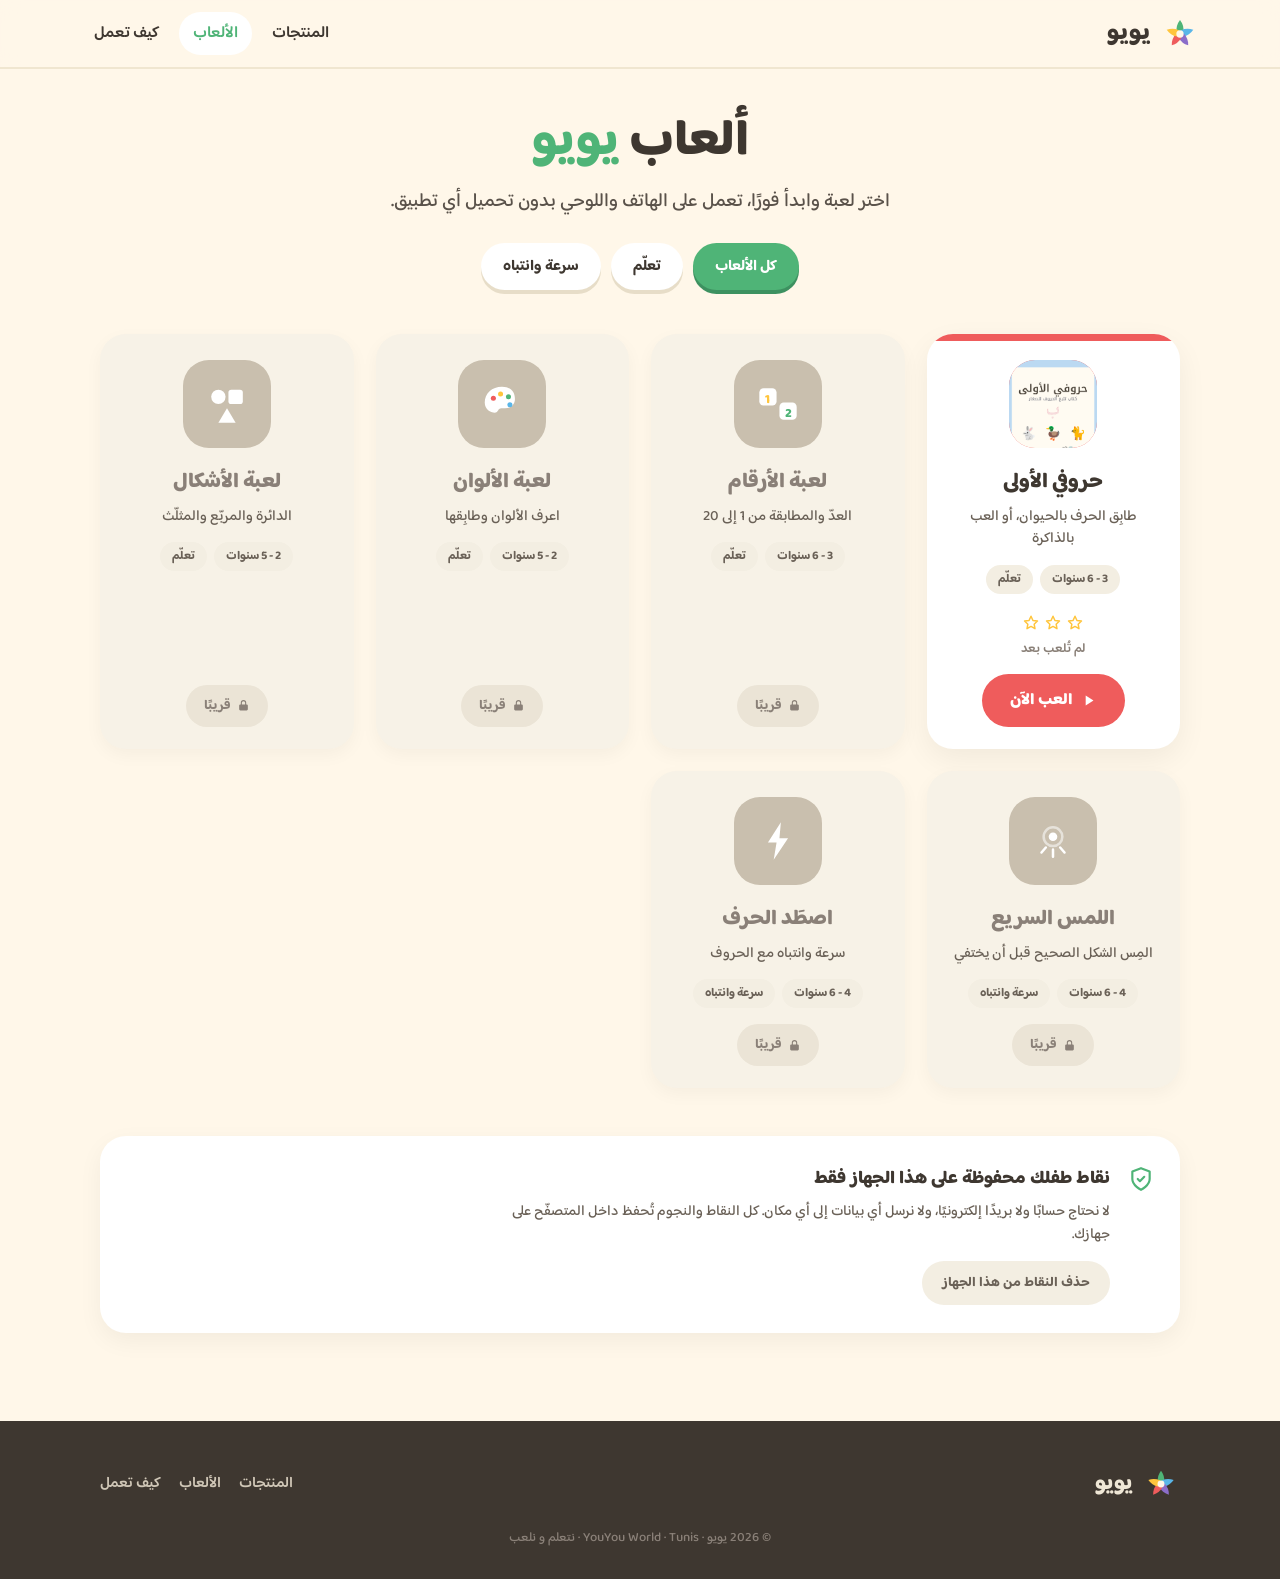
==== games.html @ 8b7ffd85 "Add dedicated games hub and products pages Both pages read from shared registries (games-data.js, pr" ====
<!DOCTYPE html>
<html lang="ar" dir="rtl">
<head>
<meta charset="UTF-8">
<meta name="viewport" content="width=device-width, initial-scale=1.0">
<title>ألعاب يويو – ألعاب تعليمية وألعاب سرعة للأطفال</title>
<meta name="description" content="ألعاب تفاعلية مجانية للأطفال من 2 إلى 6 سنوات. حروف وأرقام وألوان وأشكال وألعاب سرعة وانتباه. تعمل مباشرة على الجهاز بدون تحميل.">
<link rel="icon" type="image/svg+xml" href="favicon.svg">
<link rel="icon" type="image/x-icon" href="favicon.ico">
<link rel="apple-touch-icon" href="apple-touch-icon.png">
<link rel="stylesheet" href="style.css">
</head>
<body>

<!-- NAV -->
<nav>
  <div class="wrap nav-in">
    <a class="brand" href="./"><svg class="brand-flower" viewBox="0 0 120 120" xmlns="http://www.w3.org/2000/svg"><path d="M70.0 53.4 Q72.4 34.0 60.0 18.0 Q47.6 34.0 50.0 53.4 Q60.0 60.0 70.0 53.4 Z" fill="#4FB477"/><path d="M69.4 67.5 Q88.6 63.7 99.9 47.0 Q80.9 40.2 63.2 48.4 Q60.0 60.0 69.4 67.5 Z" fill="#5AB6E8"/><path d="M55.8 71.2 Q65.3 88.4 84.7 94.0 Q85.3 73.8 72.0 59.5 Q60.0 60.0 55.8 71.2 Z" fill="#8B6DC9"/><path d="M48.0 59.5 Q34.7 73.8 35.3 94.0 Q54.7 88.4 64.2 71.2 Q60.0 60.0 48.0 59.5 Z" fill="#EF5C5C"/><path d="M56.8 48.4 Q39.1 40.2 20.1 47.0 Q31.4 63.7 50.6 67.5 Q60.0 60.0 56.8 48.4 Z" fill="#FFC53D"/><circle cx="60" cy="60" r="11" fill="#FFF7E9"/></svg> يويو</a>
    <div class="nav-links">
      <a href="./#products">المنتجات</a>
      <a href="games" class="current">الألعاب</a>
      <a href="./#how">كيف تعمل</a>
    </div>
  </div>
</nav>

<!-- HUB HEADER -->
<header class="hub-head">
  <div class="wrap">
    <h1>ألعاب <span class="hl">يويو</span></h1>
    <p>اختر لعبة وابدأ فورًا، تعمل على الهاتف واللوحي بدون تحميل أي تطبيق.</p>
    <div class="hub-chips" id="hubChips"></div>
  </div>
</header>

<!-- GAME GRID -->
<section class="hub-sec">
  <div class="wrap">
    <div class="hub-grid" id="hubGrid"></div>
    <div class="hub-empty" id="hubEmpty" hidden>لا توجد ألعاب في هذا القسم بعد. قريبًا.</div>
  </div>
</section>

<!-- PROGRESS NOTE -->
<section class="hub-sec hub-note-sec">
  <div class="wrap">
    <div class="hub-note">
      <svg viewBox="0 0 24 24" width="26" height="26" fill="none" stroke="currentColor" stroke-width="2" stroke-linecap="round" stroke-linejoin="round"><path d="M12 22s8-4 8-10V5l-8-3-8 3v7c0 6 8 10 8 10Z"/><path d="M9 12l2 2 4-4"/></svg>
      <div>
        <h3>نقاط طفلك محفوظة على هذا الجهاز فقط</h3>
        <p>لا نحتاج حسابًا ولا بريدًا إلكترونيًا، ولا نرسل أي بيانات إلى أي مكان. كل النقاط والنجوم تُحفظ داخل المتصفّح على جهازك.</p>
        <button class="hub-reset" id="hubReset">حذف النقاط من هذا الجهاز</button>
      </div>
    </div>
  </div>
</section>

<!-- FOOTER -->
<footer>
  <div class="wrap">
    <div class="foot-in">
      <div class="foot-brand"><svg class="foot-flower" viewBox="0 0 120 120" xmlns="http://www.w3.org/2000/svg"><path d="M70.0 53.4 Q72.4 34.0 60.0 18.0 Q47.6 34.0 50.0 53.4 Q60.0 60.0 70.0 53.4 Z" fill="#4FB477"/><path d="M69.4 67.5 Q88.6 63.7 99.9 47.0 Q80.9 40.2 63.2 48.4 Q60.0 60.0 69.4 67.5 Z" fill="#5AB6E8"/><path d="M55.8 71.2 Q65.3 88.4 84.7 94.0 Q85.3 73.8 72.0 59.5 Q60.0 60.0 55.8 71.2 Z" fill="#8B6DC9"/><path d="M48.0 59.5 Q34.7 73.8 35.3 94.0 Q54.7 88.4 64.2 71.2 Q60.0 60.0 48.0 59.5 Z" fill="#EF5C5C"/><path d="M56.8 48.4 Q39.1 40.2 20.1 47.0 Q31.4 63.7 50.6 67.5 Q60.0 60.0 56.8 48.4 Z" fill="#FFC53D"/><circle cx="60" cy="60" r="11" fill="#FFF7E9"/></svg> يويو</div>
      <div class="foot-links">
        <a href="./#products">المنتجات</a>
        <a href="games">الألعاب</a>
        <a href="./#how">كيف تعمل</a>
      </div>
    </div>
    <div class="copy">© 2026 يويو · YouYou World · Tunis · نتعلم و نلعب</div>
  </div>
</footer>

<script src="games-data.js"></script>
<script src="script.js"></script>
<script src="games-hub.js"></script>

</body>
</html>
---- style.css ----
@import url('https://fonts.googleapis.com/css2?family=Baloo+Bhaijaan+2:wght@400;500;600;700;800&display=swap');
:root{
  --cream:#FFF7E9; --ink:#3E3730; --soft:#8A8078;
  --red:#EF5C5C; --yellow:#FFC53D; --purple:#8B6DC9; --green:#4FB477; --sky:#5AB6E8;
  --primary:#4FB477;
}
*{box-sizing:border-box;margin:0;padding:0;font-family:'Baloo Bhaijaan 2',sans-serif;-webkit-tap-highlight-color:transparent;}
html{scroll-behavior:smooth;}
body{background:var(--cream);color:var(--ink);overflow-x:hidden;}
.wrap{max-width:1120px;margin:0 auto;padding:0 20px;}

/* ---------- NAV ---------- */
nav{position:sticky;top:0;z-index:50;background:rgba(255,247,233,.9);backdrop-filter:blur(10px);border-bottom:2px solid #f0e6d0;}
.nav-in{display:flex;align-items:center;justify-content:space-between;padding:12px 0;}
.brand{display:flex;align-items:center;gap:10px;font-weight:800;font-size:24px;color:inherit;}
.brand-flower{width:40px;height:40px;flex:0 0 auto;}
.nav-links{display:flex;gap:6px;}
.nav-links a{text-decoration:none;color:var(--ink);font-weight:600;font-size:16px;padding:8px 14px;border-radius:999px;transition:.15s;}
.nav-links a:hover{background:#fff;}
.nav-links a.cta{background:var(--green);color:#fff;}
@media(max-width:640px){.nav-links a:not(.cta){display:none;}}

/* ---------- HERO ---------- */
.hero{position:relative;padding:60px 0 40px;overflow:hidden;}
.hero-grid{display:grid;grid-template-columns:1.1fr .9fr;gap:30px;align-items:center;}
@media(max-width:820px){.hero-grid{grid-template-columns:1fr;text-align:center;}}
.hero h1{font-size:clamp(34px,6vw,58px);font-weight:800;line-height:1.15;}
.hero h1 .hl{color:var(--green);}
.hero p{font-size:clamp(17px,2.4vw,21px);color:#5a524a;margin:18px 0 26px;font-weight:500;line-height:1.6;}
.hero-btns{display:flex;gap:12px;flex-wrap:wrap;}
@media(max-width:820px){.hero-btns{justify-content:center;}}
.btn{border:none;cursor:pointer;font-family:inherit;font-weight:700;font-size:18px;padding:15px 30px;border-radius:999px;text-decoration:none;display:inline-flex;align-items:center;gap:8px;transition:transform .12s;}
.btn:active{transform:translateY(2px);}
.btn-primary{background:var(--green);color:#fff;box-shadow:0 5px 0 #3d9160;}
.btn-ghost{background:#fff;color:var(--ink);box-shadow:0 5px 0 #e7ddc8;}
/* floating letters art */
.hero-art{position:relative;height:340px;}
.float{position:absolute;font-weight:800;border-radius:24px;display:flex;align-items:center;justify-content:center;box-shadow:0 8px 0 rgba(0,0,0,.08);}
.float img{width:64%;height:64%;object-fit:contain;}
@keyframes bob{0%,100%{transform:translateY(0) rotate(var(--r,0));}50%{transform:translateY(-12px) rotate(var(--r,0));}}
.float{animation:bob 3s ease-in-out infinite;}

/* ---------- VALUES ---------- */
.values-sec{padding-top:30px;}
.values-grid{display:grid;grid-template-columns:repeat(auto-fit,minmax(220px,1fr));gap:20px;}
.value{background:#fff;border-radius:22px;padding:26px 22px;text-align:center;box-shadow:0 8px 24px rgba(0,0,0,.05);}
.value .vic{width:64px;height:64px;border-radius:18px;display:flex;align-items:center;justify-content:center;margin:0 auto 14px;}
.value .vic svg{width:34px;height:34px;}
.value h3{font-size:19px;font-weight:800;margin-bottom:6px;}
.value p{color:#6a6157;font-size:14px;font-weight:500;line-height:1.55;}

/* ---------- SECTION TITLES ---------- */
.sec{padding:56px 0;}
.sec h2{font-size:clamp(26px,4vw,38px);font-weight:800;text-align:center;margin-bottom:8px;}
.sec .sub{text-align:center;color:var(--soft);font-size:17px;font-weight:500;margin-bottom:36px;}

/* ---------- PRODUCTS ---------- */
.prod-grid{display:grid;grid-template-columns:repeat(auto-fit,minmax(260px,1fr));gap:22px;}
.prod{background:#fff;border-radius:26px;overflow:hidden;box-shadow:0 10px 30px rgba(0,0,0,.06);transition:transform .18s;display:flex;flex-direction:column;}
.prod:hover{transform:translateY(-6px);}
.prod .top{height:170px;display:flex;align-items:center;justify-content:center;gap:10px;position:relative;}
.prod .top .big{font-size:78px;font-weight:800;color:#fff;}
.prod .top img{width:90px;height:90px;object-fit:contain;}
.cover-thumb{width:100% !important;height:100% !important;object-fit:cover;object-position:top;}
.game-thumb{width:52px;height:66px;object-fit:cover;object-position:top;border-radius:8px;box-shadow:0 2px 6px rgba(0,0,0,.2);background:#fff;}
.prod .body{padding:20px 22px 24px;}
.prod .tag{display:inline-block;font-size:12px;font-weight:700;padding:4px 12px;border-radius:999px;margin-bottom:10px;}
.prod h3{font-size:22px;font-weight:800;margin-bottom:6px;}
.prod p{color:#6a6157;font-size:15px;font-weight:500;line-height:1.55;margin-bottom:16px;}
.prod .row{display:flex;gap:8px;flex-wrap:wrap;}
.mini{font-size:13px;font-weight:700;padding:9px 16px;border-radius:999px;text-decoration:none;cursor:pointer;border:none;font-family:inherit;}
.mini.play{background:var(--purple);color:#fff;}
.mini.soon{background:#f0ece3;color:var(--soft);}

/* ---------- GAMES HUB ---------- */
.games{background:linear-gradient(160deg,#FFF7E9,#FFEBCB);}
.game-grid{display:grid;grid-template-columns:repeat(auto-fit,minmax(230px,1fr));gap:20px;}
.game{border-radius:24px;padding:26px 22px;color:#fff;text-align:center;box-shadow:0 8px 0 rgba(0,0,0,.1);cursor:pointer;text-decoration:none;display:block;transition:transform .12s;}
.game:active{transform:translateY(3px);}
.game .ic{margin-bottom:8px;display:flex;justify-content:center;}
.game .ic svg{width:52px;height:52px;}
.game h3{font-size:22px;font-weight:800;}
.game p{font-size:14px;font-weight:500;opacity:.92;margin-top:4px;}
.game.locked{background:#d9d1c4 !important;box-shadow:0 8px 0 #c3baa9;cursor:default;}
.game.locked .ic{opacity:.6;}
.game.locked .lockp{font-size:13px;margin-top:8px;background:rgba(255,255,255,.4);display:inline-flex;align-items:center;gap:5px;padding:3px 12px;border-radius:999px;}

.games-all,.products-all{display:flex;justify-content:center;margin-top:30px;}

/* ---------- SCAN STRIP ---------- */
.scanstrip{background:var(--purple);color:#fff;border-radius:28px;padding:34px;display:flex;align-items:center;gap:26px;flex-wrap:wrap;justify-content:center;text-align:center;}
.scanstrip .qr{width:110px;height:110px;background:#fff;border-radius:16px;display:grid;grid-template-columns:repeat(6,1fr);grid-template-rows:repeat(6,1fr);padding:10px;gap:2px;flex:0 0 auto;}
.scanstrip .qr i{background:var(--ink);border-radius:2px;}
.scanstrip .qr i.off{background:transparent;}
.scanstrip h3{font-size:26px;font-weight:800;}
.scanstrip p{font-size:16px;opacity:.92;font-weight:500;max-width:420px;margin-top:6px;}

/* ---------- HOW ---------- */
.steps{display:grid;grid-template-columns:repeat(auto-fit,minmax(200px,1fr));gap:20px;}
.step{background:#fff;border-radius:22px;padding:26px 22px;text-align:center;box-shadow:0 8px 24px rgba(0,0,0,.05);}
.step .n{width:54px;height:54px;border-radius:50%;display:flex;align-items:center;justify-content:center;font-size:26px;font-weight:800;color:#fff;margin:0 auto 14px;}
.step h3{font-size:19px;font-weight:800;margin-bottom:6px;}
.step p{color:#6a6157;font-size:14px;font-weight:500;line-height:1.5;}

/* ---------- FOOTER ---------- */
footer{background:var(--ink);color:#efe7d6;padding:44px 0 30px;margin-top:40px;}
.foot-in{display:flex;justify-content:space-between;align-items:center;flex-wrap:wrap;gap:20px;}
.foot-brand{display:flex;align-items:center;gap:10px;font-weight:800;font-size:22px;color:inherit;}
.foot-flower{width:38px;height:38px;}
.foot-links{display:flex;gap:18px;flex-wrap:wrap;}
.foot-links a{color:#cfc6b6;text-decoration:none;font-weight:600;font-size:15px;}
.foot-links a:hover{color:#fff;}
.copy{text-align:center;color:#8a8078;font-size:13px;margin-top:24px;font-weight:500;}

.logo-svg-book{fill:#fff;stroke:var(--ink);}/* ===== product-houroufi.html: reuses tokens from style.css ===== */

.pd-crumb{display:flex;align-items:center;gap:8px;padding:18px 20px 0;font-size:14px;color:var(--soft);font-weight:600;}
.pd-crumb a{color:var(--soft);text-decoration:none;}
.pd-crumb a:hover{color:var(--ink);}
.pd-crumb-current{color:var(--ink);}

/* ---------- PRODUCT HERO ---------- */
.pd-hero{display:grid;grid-template-columns:.85fr 1.15fr;gap:52px;align-items:center;padding:36px 20px 56px;}
@media(max-width:860px){.pd-hero{grid-template-columns:1fr;}}

.pd-media{position:relative;display:flex;justify-content:center;}
.pd-cover{width:100%;max-width:340px;border-radius:26px;box-shadow:0 24px 50px rgba(62,55,48,.18);border:10px solid #fff;}
.pd-badge{position:absolute;top:14px;right:calc(50% - 170px + 14px);background:var(--green);color:#fff;font-weight:700;font-size:13px;
  padding:8px 14px;border-radius:999px;display:flex;align-items:center;gap:6px;box-shadow:0 6px 0 rgba(0,0,0,.08);}
@media(max-width:860px){.pd-badge{right:calc(50% - 170px + 14px);}}

.pd-tag{display:inline-block;font-size:13px;font-weight:700;color:var(--purple);background:#8B6DC922;
  padding:5px 14px;border-radius:999px;margin-bottom:14px;}
.pd-info h1{font-size:clamp(34px,5vw,50px);font-weight:800;line-height:1.1;margin-bottom:12px;}
.pd-sub{font-size:18px;color:#5a524a;font-weight:500;line-height:1.6;margin-bottom:26px;max-width:520px;}

.pd-stats{display:flex;gap:28px;margin-bottom:30px;flex-wrap:wrap;}
.pd-stat{display:flex;flex-direction:column;}
.pd-stat strong{font-size:30px;font-weight:800;color:var(--red);line-height:1;}
.pd-stat span{font-size:13px;color:var(--soft);font-weight:600;margin-top:4px;}

.pd-ctas{display:flex;gap:12px;flex-wrap:wrap;margin-bottom:24px;}
.pd-play-btn{font-size:17px;}

.pd-scan{display:flex;align-items:center;gap:10px;font-size:14px;color:#6a6157;font-weight:600;
  background:#fff;border-radius:16px;padding:14px 18px;max-width:520px;box-shadow:0 4px 16px rgba(0,0,0,.04);}
.pd-scan svg{flex:0 0 auto;color:var(--green);}

/* ---------- DETAILS / FEATURES ---------- */
.pd-details{padding:20px 20px 56px;}
.pd-details h2, .pd-how h2{font-size:clamp(26px,4vw,32px);font-weight:800;text-align:center;margin-bottom:34px;}

.pd-features{display:grid;grid-template-columns:repeat(auto-fit,minmax(240px,1fr));gap:20px;}
.pd-feature{background:#fff;border-radius:22px;padding:26px 22px;box-shadow:0 8px 24px rgba(0,0,0,.05);}
.pd-fic{width:52px;height:52px;border-radius:16px;display:flex;align-items:center;justify-content:center;margin-bottom:16px;}
.pd-feature h3{font-size:19px;font-weight:800;margin-bottom:8px;}
.pd-feature p{font-size:14.5px;color:#6a6157;font-weight:500;line-height:1.6;}

/* ---------- HOW TO PLAY ---------- */
.pd-how{background:linear-gradient(160deg,#FFF7E9,#FFEBCB);padding:56px 20px;border-radius:32px;margin:0 auto 56px;text-align:center;}
.pd-steps{display:grid;grid-template-columns:repeat(auto-fit,minmax(200px,1fr));gap:20px;margin-bottom:34px;max-width:1000px;margin-inline:auto;}
.pd-step{background:#fff;border-radius:22px;padding:26px 20px;box-shadow:0 8px 24px rgba(0,0,0,.05);}
.pd-stepn{width:44px;height:44px;border-radius:50%;display:flex;align-items:center;justify-content:center;
  font-size:20px;font-weight:800;color:#fff;margin:0 auto 12px;}
.pd-step h3{font-size:17px;font-weight:800;margin-bottom:6px;}
.pd-step p{font-size:13.5px;color:#6a6157;font-weight:500;line-height:1.5;}
.pd-play-btn-lg{font-size:18px;padding:16px 34px;}

/* ===== games.html: the games hub ===== */

.brand{text-decoration:none;}
.nav-links a.current{background:#fff;color:var(--green);}

.hub-head{padding:46px 0 34px;text-align:center;}
.hub-head h1{font-size:clamp(32px,5.5vw,50px);font-weight:800;line-height:1.15;}
.hub-head h1 .hl{color:var(--green);}
.hub-head p{font-size:clamp(16px,2.4vw,19px);color:#5a524a;font-weight:500;margin:14px auto 26px;max-width:540px;line-height:1.6;}

.hub-chips{display:flex;gap:10px;justify-content:center;flex-wrap:wrap;}
.hub-chip{border:none;cursor:pointer;font-family:inherit;font-weight:700;font-size:15px;
  padding:11px 22px;border-radius:999px;background:#fff;color:var(--ink);
  box-shadow:0 4px 0 #e7ddc8;transition:transform .12s;}
.hub-chip:active{transform:translateY(2px);}
.hub-chip.on{background:var(--green);color:#fff;box-shadow:0 4px 0 #3d9160;}

.hub-sec{padding:10px 0 48px;}
.hub-grid{display:grid;grid-template-columns:repeat(auto-fit,minmax(250px,1fr));gap:22px;}

.hub-card{background:#fff;border-radius:26px;padding:26px 22px 22px;text-align:center;
  box-shadow:0 10px 30px rgba(0,0,0,.06);display:flex;flex-direction:column;align-items:center;
  text-decoration:none;color:var(--ink);position:relative;overflow:hidden;}
.hub-card.live{transition:transform .18s;}
.hub-card.live:hover{transform:translateY(-6px);}
.hub-card.live:active{transform:translateY(-2px);}
.hub-card.live::before{content:'';position:absolute;top:0;left:0;right:0;height:7px;background:var(--c);}

.hub-ic{width:88px;height:88px;border-radius:26px;display:flex;align-items:center;justify-content:center;
  margin-bottom:16px;background:#f3eee2;flex:0 0 auto;overflow:hidden;}
.hub-card.live .hub-ic{background:var(--c);}
.hub-thumb{width:100%;height:100%;object-fit:cover;object-position:top;}

.hub-card h3{font-size:21px;font-weight:800;margin-bottom:6px;}
.hub-card p{font-size:14.5px;color:#6a6157;font-weight:500;line-height:1.55;margin-bottom:14px;}

.hub-meta{display:flex;gap:7px;justify-content:center;flex-wrap:wrap;margin-bottom:16px;}
.hub-pill{font-size:12px;font-weight:700;padding:4px 12px;border-radius:999px;background:#f3eee2;color:#6a6157;}

.hub-prog{margin-top:auto;width:100%;padding-top:4px;}
.hub-stars{display:flex;gap:4px;justify-content:center;color:var(--yellow);margin-bottom:6px;}
.hub-best{font-size:13px;font-weight:600;color:#6a6157;margin-bottom:14px;}
.hub-best strong{font-weight:800;color:var(--red);}
.hub-best-new{color:var(--soft);}

.hub-go{display:inline-flex;align-items:center;gap:7px;font-size:16px;font-weight:800;color:#fff;
  background:var(--c);padding:13px 28px;border-radius:999px;}

.hub-card.locked{background:#f7f2e7;box-shadow:0 6px 18px rgba(0,0,0,.04);}
.hub-card.locked .hub-ic{background:#c9bfae;}
.hub-card.locked h3{color:#8a8078;}
.hub-card.locked .hub-soon{margin-top:auto;display:inline-flex;align-items:center;gap:6px;font-size:13.5px;
  font-weight:700;color:var(--soft);background:#ebe4d6;padding:9px 18px;border-radius:999px;}

.hub-empty{text-align:center;color:var(--soft);font-weight:600;padding:40px 0;}

/* progress / privacy note */
.hub-note-sec{padding-top:0;}
.hub-note{background:#fff;border-radius:26px;padding:28px 26px;display:flex;gap:18px;align-items:flex-start;
  box-shadow:0 8px 24px rgba(0,0,0,.05);}
.hub-note > svg{flex:0 0 auto;color:var(--green);margin-top:2px;}
.hub-note h3{font-size:18px;font-weight:800;margin-bottom:6px;}
.hub-note p{font-size:14.5px;color:#6a6157;font-weight:500;line-height:1.6;max-width:620px;}
.hub-reset{margin-top:14px;border:none;cursor:pointer;font-family:inherit;font-size:13.5px;font-weight:700;
  color:#6a6157;background:#f3eee2;padding:10px 20px;border-radius:999px;transition:.15s;}
.hub-reset:hover{background:#ebe4d6;color:var(--ink);}
@media(max-width:560px){.hub-note{flex-direction:column;gap:12px;}}

/* ===== products.html: the collections catalog ===== */

.pp-grid{display:grid;gap:24px;}

.pp-card{background:#fff;border-radius:28px;overflow:hidden;display:grid;
  grid-template-columns:280px 1fr;box-shadow:0 10px 30px rgba(0,0,0,.06);}
@media(max-width:760px){.pp-card{grid-template-columns:1fr;}}

.pp-media{display:flex;align-items:center;justify-content:center;overflow:hidden;min-height:260px;}
.pp-media .cover-thumb{width:100%;height:100%;object-fit:cover;object-position:top;}
@media(max-width:760px){.pp-media{min-height:210px;}}

.pp-body{padding:28px 26px;}
.pp-tag{display:inline-block;font-size:12.5px;font-weight:700;padding:5px 14px;border-radius:999px;margin-bottom:12px;}
.pp-body h3{font-size:clamp(23px,3.4vw,29px);font-weight:800;margin-bottom:10px;}
.pp-body .hub-pill{margin-bottom:14px;}
.pp-desc{font-size:15.5px;color:#6a6157;font-weight:500;line-height:1.6;margin:12px 0 18px;max-width:560px;}

.pp-includes{list-style:none;display:flex;flex-direction:column;gap:9px;margin-bottom:24px;}
.pp-includes li{display:flex;align-items:center;gap:9px;font-size:14.5px;font-weight:600;color:#5a524a;}
.pp-includes li > svg{flex:0 0 auto;color:var(--green);}

.pp-ctas{display:flex;gap:12px;flex-wrap:wrap;}
.pp-btn{font-size:16px;padding:13px 26px;}
.pp-soon{display:inline-flex;align-items:center;font-size:14px;font-weight:700;color:var(--soft);
  background:#f3eee2;padding:13px 26px;border-radius:999px;}

.pp-card:not(.live) .pp-body h3{color:#6a6157;}

/* the book + cards + game formula */
.pp-formula{background:#fff;border-radius:28px;padding:38px 26px;text-align:center;
  box-shadow:0 8px 24px rgba(0,0,0,.05);}
.pp-formula h2{font-size:clamp(23px,3.6vw,30px);font-weight:800;margin-bottom:28px;}
.pp-steps{display:grid;grid-template-columns:repeat(auto-fit,minmax(200px,1fr));gap:22px;margin-bottom:30px;}
.pp-stepic{width:58px;height:58px;border-radius:18px;display:flex;align-items:center;justify-content:center;margin:0 auto 14px;}
.pp-step h3{font-size:18px;font-weight:800;margin-bottom:6px;}
.pp-step p{font-size:14px;color:#6a6157;font-weight:500;line-height:1.55;}
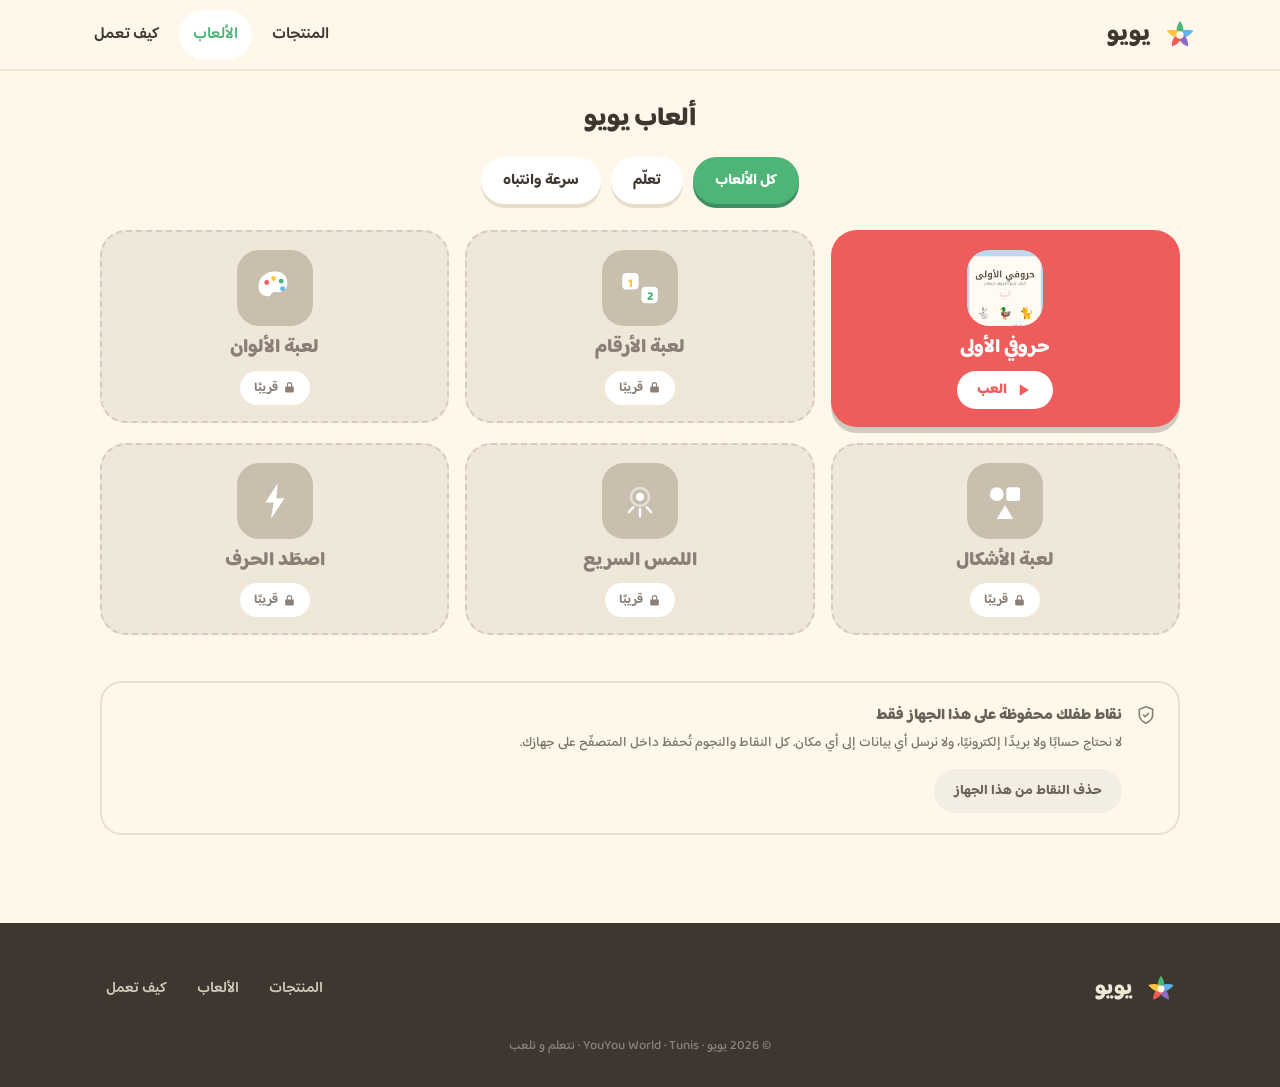
==== commit 4c9909d7: "Rework games hub as a console-style library and add pack ordering The hub drops the card-grid-with-b" ====
--- a/games.html
+++ b/games.html
@@ -24,20 +24,19 @@
   </div>
 </nav>
 
-<!-- HUB HEADER -->
-<header class="hub-head">
+<main>
+
+<div class="wrap page-top">
+  <h1>ألعاب يويو</h1>
+</div>
+
+<!-- ROSTER: the games are the interface, most recently played one first -->
+<section class="roster-sec">
   <div class="wrap">
-    <h1>ألعاب <span class="hl">يويو</span></h1>
-    <p>اختر لعبة وابدأ فورًا، تعمل على الهاتف واللوحي بدون تحميل أي تطبيق.</p>
-    <div class="hub-chips" id="hubChips"></div>
-  </div>
-</header>
-
-<!-- GAME GRID -->
-<section class="hub-sec">
-  <div class="wrap">
-    <div class="hub-grid" id="hubGrid"></div>
-    <div class="hub-empty" id="hubEmpty" hidden>لا توجد ألعاب في هذا القسم بعد. قريبًا.</div>
+    <div class="hub-chips" id="hubChips" role="group" aria-label="تصفية الألعاب حسب النوع"></div>
+    <p class="sr-only" id="hubStatus" aria-live="polite"></p>
+    <div class="roster" id="hubGrid"></div>
+    <div class="hub-empty" id="hubEmpty" hidden>لا توجد ألعاب هنا بعد. جرّب قسمًا آخر.</div>
   </div>
 </section>
 
@@ -49,11 +48,13 @@
       <div>
         <h3>نقاط طفلك محفوظة على هذا الجهاز فقط</h3>
         <p>لا نحتاج حسابًا ولا بريدًا إلكترونيًا، ولا نرسل أي بيانات إلى أي مكان. كل النقاط والنجوم تُحفظ داخل المتصفّح على جهازك.</p>
-        <button class="hub-reset" id="hubReset">حذف النقاط من هذا الجهاز</button>
+        <button type="button" class="hub-reset" id="hubReset">حذف النقاط من هذا الجهاز</button>
       </div>
     </div>
   </div>
 </section>
+
+</main>
 
 <!-- FOOTER -->
 <footer>
--- a/style.css
+++ b/style.css
@@ -9,16 +9,35 @@
 body{background:var(--cream);color:var(--ink);overflow-x:hidden;}
 .wrap{max-width:1120px;margin:0 auto;padding:0 20px;}
 
+/* ---------- ACCESSIBILITY ---------- */
+/* author display rules beat the UA rule for [hidden], so restate it */
+[hidden]{display:none !important;}
+a:focus-visible,button:focus-visible{outline:3px solid var(--purple);outline-offset:3px;}
+footer a:focus-visible{outline-color:#fff;}
+.sr-only{position:absolute;width:1px;height:1px;padding:0;margin:-1px;overflow:hidden;
+  clip:rect(0 0 0 0);white-space:nowrap;border:0;}
+@media(prefers-reduced-motion:reduce){
+  html{scroll-behavior:auto;}
+  *,*::before,*::after{animation-duration:.01ms !important;animation-iteration-count:1 !important;
+    transition-duration:.01ms !important;}
+}
+
 /* ---------- NAV ---------- */
 nav{position:sticky;top:0;z-index:50;background:rgba(255,247,233,.9);backdrop-filter:blur(10px);border-bottom:2px solid #f0e6d0;}
-.nav-in{display:flex;align-items:center;justify-content:space-between;padding:12px 0;}
-.brand{display:flex;align-items:center;gap:10px;font-weight:800;font-size:24px;color:inherit;}
+.nav-in{display:flex;align-items:center;justify-content:space-between;gap:12px;padding:10px 0;flex-wrap:wrap;}
+.brand{display:flex;align-items:center;gap:10px;font-weight:800;font-size:24px;color:inherit;min-height:44px;}
 .brand-flower{width:40px;height:40px;flex:0 0 auto;}
-.nav-links{display:flex;gap:6px;}
-.nav-links a{text-decoration:none;color:var(--ink);font-weight:600;font-size:16px;padding:8px 14px;border-radius:999px;transition:.15s;}
+.nav-links{display:flex;gap:6px;align-items:center;}
+.nav-links a{text-decoration:none;color:var(--ink);font-weight:600;font-size:16px;padding:11px 14px;
+  border-radius:999px;transition:.15s;display:inline-flex;align-items:center;min-height:44px;}
 .nav-links a:hover{background:#fff;}
 .nav-links a.cta{background:var(--green);color:#fff;}
-@media(max-width:640px){.nav-links a:not(.cta){display:none;}}
+/* links stay reachable on phones: the row moves under the logo instead of being hidden */
+@media(max-width:640px){
+  .nav-in{justify-content:center;gap:4px;}
+  .nav-links{width:100%;justify-content:center;flex-wrap:wrap;gap:4px;}
+  .nav-links a{font-size:15px;padding:11px 12px;}
+}
 
 /* ---------- HERO ---------- */
 .hero{position:relative;padding:60px 0 40px;overflow:hidden;}
@@ -108,7 +127,8 @@
 .foot-brand{display:flex;align-items:center;gap:10px;font-weight:800;font-size:22px;color:inherit;}
 .foot-flower{width:38px;height:38px;}
 .foot-links{display:flex;gap:18px;flex-wrap:wrap;}
-.foot-links a{color:#cfc6b6;text-decoration:none;font-weight:600;font-size:15px;}
+.foot-links a{color:#cfc6b6;text-decoration:none;font-weight:600;font-size:15px;
+  display:inline-flex;align-items:center;min-height:44px;padding:0 6px;}
 .foot-links a:hover{color:#fff;}
 .copy{text-align:center;color:#8a8078;font-size:13px;margin-top:24px;font-weight:500;}
 
@@ -184,55 +204,105 @@
 .hub-chip.on{background:var(--green);color:#fff;box-shadow:0 4px 0 #3d9160;}
 
 .hub-sec{padding:10px 0 48px;}
-.hub-grid{display:grid;grid-template-columns:repeat(auto-fit,minmax(250px,1fr));gap:22px;}
-
-.hub-card{background:#fff;border-radius:26px;padding:26px 22px 22px;text-align:center;
-  box-shadow:0 10px 30px rgba(0,0,0,.06);display:flex;flex-direction:column;align-items:center;
-  text-decoration:none;color:var(--ink);position:relative;overflow:hidden;}
-.hub-card.live{transition:transform .18s;}
-.hub-card.live:hover{transform:translateY(-6px);}
-.hub-card.live:active{transform:translateY(-2px);}
-.hub-card.live::before{content:'';position:absolute;top:0;left:0;right:0;height:7px;background:var(--c);}
-
-.hub-ic{width:88px;height:88px;border-radius:26px;display:flex;align-items:center;justify-content:center;
-  margin-bottom:16px;background:#f3eee2;flex:0 0 auto;overflow:hidden;}
-.hub-card.live .hub-ic{background:var(--c);}
-.hub-thumb{width:100%;height:100%;object-fit:cover;object-position:top;}
-
-.hub-card h3{font-size:21px;font-weight:800;margin-bottom:6px;}
-.hub-card p{font-size:14.5px;color:#6a6157;font-weight:500;line-height:1.55;margin-bottom:14px;}
-
-.hub-meta{display:flex;gap:7px;justify-content:center;flex-wrap:wrap;margin-bottom:16px;}
 .hub-pill{font-size:12px;font-weight:700;padding:4px 12px;border-radius:999px;background:#f3eee2;color:#6a6157;}
 
-.hub-prog{margin-top:auto;width:100%;padding-top:4px;}
-.hub-stars{display:flex;gap:4px;justify-content:center;color:var(--yellow);margin-bottom:6px;}
-.hub-best{font-size:13px;font-weight:600;color:#6a6157;margin-bottom:14px;}
-.hub-best strong{font-weight:800;color:var(--red);}
-.hub-best-new{color:var(--soft);}
-
-.hub-go{display:inline-flex;align-items:center;gap:7px;font-size:16px;font-weight:800;color:#fff;
-  background:var(--c);padding:13px 28px;border-radius:999px;}
-
-.hub-card.locked{background:#f7f2e7;box-shadow:0 6px 18px rgba(0,0,0,.04);}
-.hub-card.locked .hub-ic{background:#c9bfae;}
-.hub-card.locked h3{color:#8a8078;}
-.hub-card.locked .hub-soon{margin-top:auto;display:inline-flex;align-items:center;gap:6px;font-size:13.5px;
-  font-weight:700;color:var(--soft);background:#ebe4d6;padding:9px 18px;border-radius:999px;}
+/* ---------- hub: page title ---------- */
+.page-top{padding:26px 0 0;}
+.page-top h1{font-size:clamp(20px,2.6vw,26px);font-weight:800;text-align:center;color:var(--ink);}
+
+.stars{display:inline-flex;gap:5px;}
+
+/* ---------- hub: the roster ---------- */
+.roster-sec{padding:16px 0 46px;}
+.roster-h{font-size:clamp(21px,3vw,27px);font-weight:800;text-align:center;margin-bottom:18px;}
+.roster{display:grid;grid-template-columns:repeat(2,1fr);gap:16px;align-items:start;margin-top:26px;}
+@media(min-width:560px){.roster{grid-template-columns:repeat(3,1fr);}}
+
+@keyframes tileIn{from{opacity:0;transform:translateY(12px) scale(.96);}to{opacity:1;transform:none;}}
+.tile{background:var(--c);color:#fff;border-radius:26px;padding:20px 14px 18px;
+  display:flex;flex-direction:column;align-items:center;gap:10px;text-align:center;text-decoration:none;
+  box-shadow:0 6px 0 rgba(0,0,0,.18);transition:transform .1s;animation:tileIn .34s backwards;}
+a.tile:active{transform:translateY(4px);box-shadow:0 2px 0 rgba(0,0,0,.18);}
+
+.tile-face{width:76px;height:76px;border-radius:22px;background:rgba(255,255,255,.2);overflow:hidden;
+  display:flex;align-items:center;justify-content:center;flex:0 0 auto;}
+.tile-face img{width:100%;height:100%;object-fit:cover;object-position:top;}
+.tile-face svg{width:44px;height:44px;}
+.tile-name{font-size:clamp(16px,2.2vw,19px);font-weight:800;line-height:1.3;}
+.tile-go{font-size:14px;font-weight:800;background:#fff;color:var(--c);padding:7px 20px;border-radius:999px;}
+
+/* the most recently played game sorts to the front; every tile keeps the same
+   size so the grid reads as a console library rather than a promo banner */
+.tile-go{display:inline-flex;align-items:center;gap:6px;}
+
+/* upcoming games read as a sealed card pack, echoing the print-and-cut decks */
+.tile.wrapped{background:#EFE7D7;color:#8A8078;box-shadow:none;border:2px dashed #D6CCB8;padding:18px 12px 16px;}
+.tile.wrapped .tile-face{background:#C9BFAE;}
+.tile-lock{display:inline-flex;align-items:center;gap:5px;font-size:12.5px;font-weight:700;
+  background:#fff;color:#8A8078;padding:6px 14px;border-radius:999px;}
 
 .hub-empty{text-align:center;color:var(--soft);font-weight:600;padding:40px 0;}
 
 /* progress / privacy note */
 .hub-note-sec{padding-top:0;}
-.hub-note{background:#fff;border-radius:26px;padding:28px 26px;display:flex;gap:18px;align-items:flex-start;
-  box-shadow:0 8px 24px rgba(0,0,0,.05);}
-.hub-note > svg{flex:0 0 auto;color:var(--green);margin-top:2px;}
-.hub-note h3{font-size:18px;font-weight:800;margin-bottom:6px;}
-.hub-note p{font-size:14.5px;color:#6a6157;font-weight:500;line-height:1.6;max-width:620px;}
+/* parent-facing, so it stays quiet and out of the child's path */
+.hub-note{background:transparent;border:2px solid #E8DFCC;border-radius:22px;padding:20px 22px;
+  display:flex;gap:14px;align-items:flex-start;}
+.hub-note > svg{flex:0 0 auto;color:var(--soft);margin-top:2px;width:20px;height:20px;}
+.hub-note h3{font-size:15px;font-weight:800;color:#6a6157;margin-bottom:5px;}
+.hub-note p{font-size:13.5px;color:#7d7469;font-weight:500;line-height:1.6;max-width:620px;}
 .hub-reset{margin-top:14px;border:none;cursor:pointer;font-family:inherit;font-size:13.5px;font-weight:700;
   color:#6a6157;background:#f3eee2;padding:10px 20px;border-radius:999px;transition:.15s;}
 .hub-reset:hover{background:#ebe4d6;color:var(--ink);}
 @media(max-width:560px){.hub-note{flex-direction:column;gap:12px;}}
+
+/* ===== order modal (product-houroufi.html) ===== */
+
+.modal{position:fixed;inset:0;z-index:100;display:flex;align-items:center;justify-content:center;padding:18px;}
+.modal-backdrop{position:absolute;inset:0;background:rgba(62,55,48,.55);}
+.modal-box{position:relative;background:var(--cream);border-radius:30px;padding:30px 28px;
+  width:100%;max-width:520px;max-height:92vh;overflow-y:auto;box-shadow:0 20px 60px rgba(0,0,0,.3);}
+@media(max-width:520px){.modal-box{padding:24px 18px;border-radius:24px;}}
+
+.modal-x{position:absolute;top:16px;left:16px;background:#fff;border:none;cursor:pointer;color:var(--ink);
+  width:44px;height:44px;border-radius:50%;display:flex;align-items:center;justify-content:center;}
+.modal-x:hover{background:#f0e6d0;}
+.modal-box h2{font-size:clamp(22px,4vw,28px);font-weight:800;margin-bottom:6px;padding-left:46px;}
+.modal-sub{font-size:14.5px;color:#6a6157;font-weight:500;margin-bottom:20px;}
+
+.pack-opts{display:flex;flex-direction:column;gap:12px;margin-bottom:22px;}
+.pack-opt{display:flex;gap:12px;align-items:flex-start;background:#fff;border:3px solid #EFE7D7;
+  border-radius:20px;padding:16px 18px;cursor:pointer;transition:border-color .15s;}
+.pack-opt:hover{border-color:#ded2b8;}
+.pack-opt input{margin-top:4px;width:20px;height:20px;accent-color:var(--green);flex:0 0 auto;cursor:pointer;}
+.pack-opt:has(input:checked){border-color:var(--green);}
+.pack-opt:focus-within{outline:3px solid var(--purple);outline-offset:3px;}
+.pack-body{display:flex;flex-direction:column;gap:5px;min-width:0;}
+.pack-top{display:flex;align-items:baseline;gap:10px;flex-wrap:wrap;}
+.pack-name{font-size:18px;font-weight:800;}
+.pack-price{font-size:15px;font-weight:800;color:var(--red);}
+.pack-desc{font-size:13.5px;color:#6a6157;font-weight:500;line-height:1.5;}
+.pack-flag{align-self:flex-start;font-size:12px;font-weight:700;color:#fff;background:var(--purple);
+  padding:4px 12px;border-radius:999px;margin-top:3px;}
+
+.fld{display:flex;flex-direction:column;gap:5px;margin-bottom:13px;}
+.fld span{font-size:13.5px;font-weight:700;color:#6a6157;}
+.fld input{font-family:inherit;font-size:16px;font-weight:600;color:var(--ink);background:#fff;
+  border:3px solid #EFE7D7;border-radius:14px;padding:12px 14px;min-height:46px;}
+.fld input:focus{outline:none;border-color:var(--green);}
+.fld input:focus-visible{outline:3px solid var(--purple);outline-offset:2px;}
+
+.order-err{font-size:13.5px;font-weight:700;color:var(--red);background:#EF5C5C18;
+  padding:10px 14px;border-radius:12px;margin-bottom:12px;}
+.modal-cta{width:100%;justify-content:center;font-size:17px;}
+
+.order-copy-note{font-size:14.5px;font-weight:700;color:var(--green);background:#4FB47718;
+  padding:12px 16px;border-radius:14px;margin-bottom:14px;line-height:1.5;}
+.order-summary{font-family:inherit;font-size:14px;font-weight:600;color:var(--ink);background:#fff;
+  border:3px solid #EFE7D7;border-radius:16px;padding:14px 16px;margin-bottom:16px;
+  white-space:pre-wrap;word-break:break-word;line-height:1.7;user-select:all;}
+.order-back{display:block;margin:12px auto 0;background:none;border:none;cursor:pointer;font-family:inherit;
+  font-size:14px;font-weight:700;color:#6a6157;text-decoration:underline;padding:10px;min-height:44px;}
 
 /* ===== products.html: the collections catalog ===== */
 
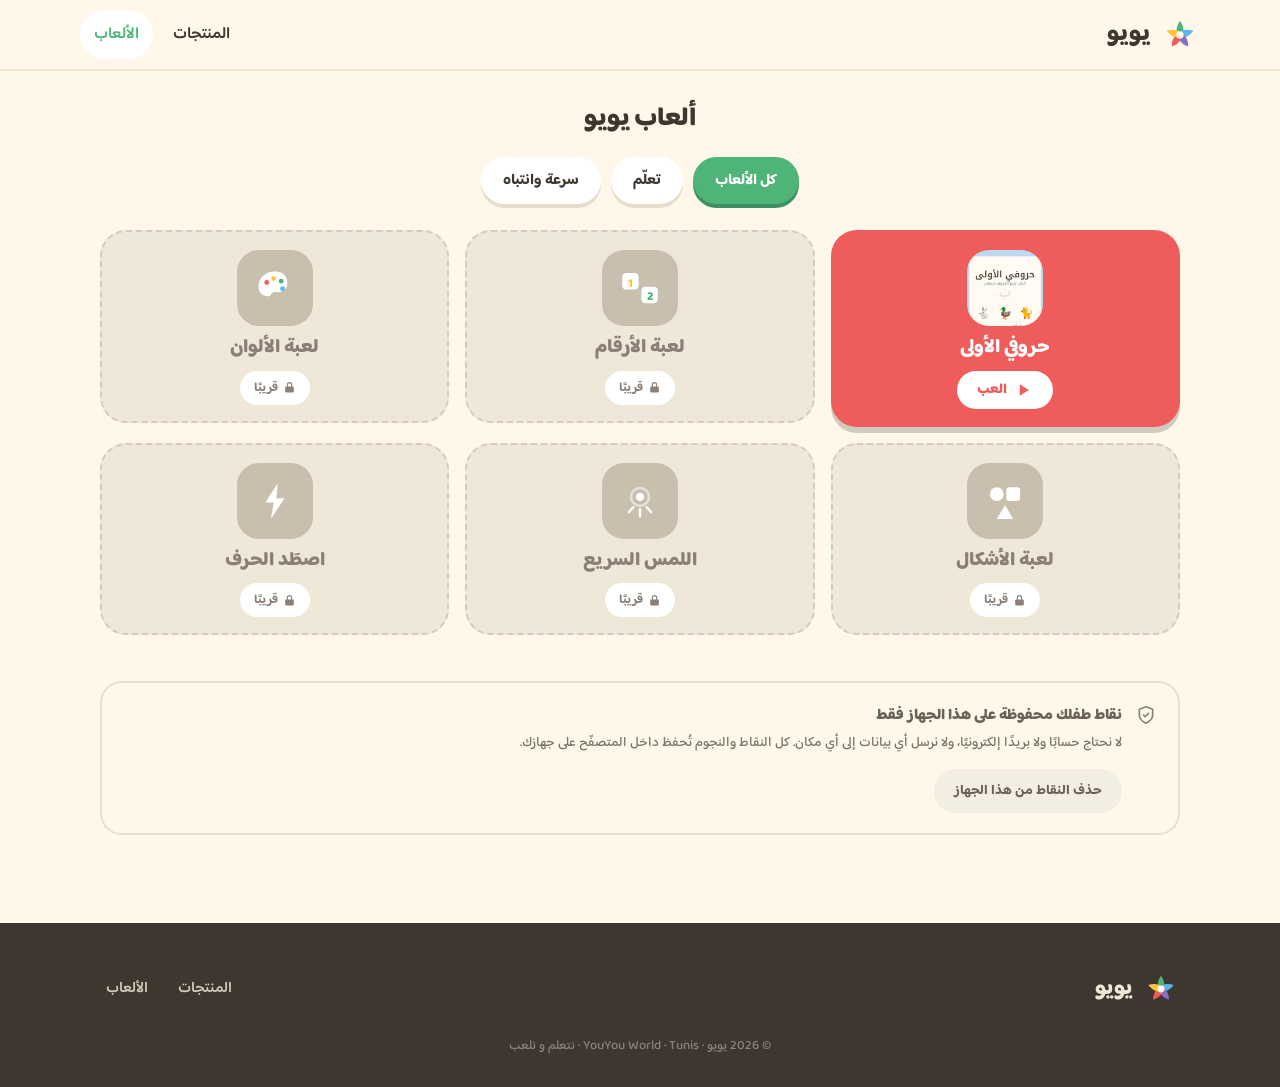
==== commit 441c8d93: "Add WhatsApp and Messenger order buttons, drop generic how-it-works Both channels carry the full ord" ====
--- a/games.html
+++ b/games.html
@@ -17,9 +17,8 @@
   <div class="wrap nav-in">
     <a class="brand" href="./"><svg class="brand-flower" viewBox="0 0 120 120" xmlns="http://www.w3.org/2000/svg"><path d="M70.0 53.4 Q72.4 34.0 60.0 18.0 Q47.6 34.0 50.0 53.4 Q60.0 60.0 70.0 53.4 Z" fill="#4FB477"/><path d="M69.4 67.5 Q88.6 63.7 99.9 47.0 Q80.9 40.2 63.2 48.4 Q60.0 60.0 69.4 67.5 Z" fill="#5AB6E8"/><path d="M55.8 71.2 Q65.3 88.4 84.7 94.0 Q85.3 73.8 72.0 59.5 Q60.0 60.0 55.8 71.2 Z" fill="#8B6DC9"/><path d="M48.0 59.5 Q34.7 73.8 35.3 94.0 Q54.7 88.4 64.2 71.2 Q60.0 60.0 48.0 59.5 Z" fill="#EF5C5C"/><path d="M56.8 48.4 Q39.1 40.2 20.1 47.0 Q31.4 63.7 50.6 67.5 Q60.0 60.0 56.8 48.4 Z" fill="#FFC53D"/><circle cx="60" cy="60" r="11" fill="#FFF7E9"/></svg> يويو</a>
     <div class="nav-links">
-      <a href="./#products">المنتجات</a>
+      <a href="products">المنتجات</a>
       <a href="games" class="current">الألعاب</a>
-      <a href="./#how">كيف تعمل</a>
     </div>
   </div>
 </nav>
@@ -62,9 +61,8 @@
     <div class="foot-in">
       <div class="foot-brand"><svg class="foot-flower" viewBox="0 0 120 120" xmlns="http://www.w3.org/2000/svg"><path d="M70.0 53.4 Q72.4 34.0 60.0 18.0 Q47.6 34.0 50.0 53.4 Q60.0 60.0 70.0 53.4 Z" fill="#4FB477"/><path d="M69.4 67.5 Q88.6 63.7 99.9 47.0 Q80.9 40.2 63.2 48.4 Q60.0 60.0 69.4 67.5 Z" fill="#5AB6E8"/><path d="M55.8 71.2 Q65.3 88.4 84.7 94.0 Q85.3 73.8 72.0 59.5 Q60.0 60.0 55.8 71.2 Z" fill="#8B6DC9"/><path d="M48.0 59.5 Q34.7 73.8 35.3 94.0 Q54.7 88.4 64.2 71.2 Q60.0 60.0 48.0 59.5 Z" fill="#EF5C5C"/><path d="M56.8 48.4 Q39.1 40.2 20.1 47.0 Q31.4 63.7 50.6 67.5 Q60.0 60.0 56.8 48.4 Z" fill="#FFC53D"/><circle cx="60" cy="60" r="11" fill="#FFF7E9"/></svg> يويو</div>
       <div class="foot-links">
-        <a href="./#products">المنتجات</a>
+        <a href="products">المنتجات</a>
         <a href="games">الألعاب</a>
-        <a href="./#how">كيف تعمل</a>
       </div>
     </div>
     <div class="copy">© 2026 يويو · YouYou World · Tunis · نتعلم و نلعب</div>
--- a/style.css
+++ b/style.css
@@ -75,19 +75,23 @@
 
 /* ---------- PRODUCTS ---------- */
 .prod-grid{display:grid;grid-template-columns:repeat(auto-fit,minmax(260px,1fr));gap:22px;}
-.prod{background:#fff;border-radius:26px;overflow:hidden;box-shadow:0 10px 30px rgba(0,0,0,.06);transition:transform .18s;display:flex;flex-direction:column;}
-.prod:hover{transform:translateY(-6px);}
+.prod{background:#fff;border-radius:26px;overflow:hidden;box-shadow:0 10px 30px rgba(0,0,0,.06);transition:transform .18s;display:flex;flex-direction:column;text-decoration:none;color:inherit;}
+a.prod:hover{transform:translateY(-6px);}
+a.prod:active{transform:translateY(-2px);}
 .prod .top{height:170px;display:flex;align-items:center;justify-content:center;gap:10px;position:relative;}
 .prod .top .big{font-size:78px;font-weight:800;color:#fff;}
 .prod .top img{width:90px;height:90px;object-fit:contain;}
-.cover-thumb{width:100% !important;height:100% !important;object-fit:cover;object-position:top;}
+/* min-width stops flex from shrinking the cover below the card width.
+   the .prod .top img rule above is more specific, so covers restate object-fit. */
+.cover-thumb{width:100% !important;height:100% !important;min-width:100%;object-fit:cover;object-position:top;}
+.prod .top img.cover-thumb{object-fit:cover;}
 .game-thumb{width:52px;height:66px;object-fit:cover;object-position:top;border-radius:8px;box-shadow:0 2px 6px rgba(0,0,0,.2);background:#fff;}
 .prod .body{padding:20px 22px 24px;}
 .prod .tag{display:inline-block;font-size:12px;font-weight:700;padding:4px 12px;border-radius:999px;margin-bottom:10px;}
 .prod h3{font-size:22px;font-weight:800;margin-bottom:6px;}
 .prod p{color:#6a6157;font-size:15px;font-weight:500;line-height:1.55;margin-bottom:16px;}
 .prod .row{display:flex;gap:8px;flex-wrap:wrap;}
-.mini{font-size:13px;font-weight:700;padding:9px 16px;border-radius:999px;text-decoration:none;cursor:pointer;border:none;font-family:inherit;}
+.mini{font-size:13px;font-weight:700;padding:9px 16px;border-radius:999px;text-decoration:none;border:none;font-family:inherit;display:inline-flex;align-items:center;gap:6px;}
 .mini.play{background:var(--purple);color:#fff;}
 .mini.soon{background:#f0ece3;color:var(--soft);}
 
@@ -124,7 +128,7 @@
 /* ---------- FOOTER ---------- */
 footer{background:var(--ink);color:#efe7d6;padding:44px 0 30px;margin-top:40px;}
 .foot-in{display:flex;justify-content:space-between;align-items:center;flex-wrap:wrap;gap:20px;}
-.foot-brand{display:flex;align-items:center;gap:10px;font-weight:800;font-size:22px;color:inherit;}
+.foot-brand{display:flex;align-items:center;gap:10px;font-weight:800;font-size:22px;color:inherit;min-height:44px;text-decoration:none;}
 .foot-flower{width:38px;height:38px;}
 .foot-links{display:flex;gap:18px;flex-wrap:wrap;}
 .foot-links a{color:#cfc6b6;text-decoration:none;font-weight:600;font-size:15px;
@@ -135,7 +139,7 @@
 .logo-svg-book{fill:#fff;stroke:var(--ink);}/* ===== product-houroufi.html: reuses tokens from style.css ===== */
 
 .pd-crumb{display:flex;align-items:center;gap:8px;padding:18px 20px 0;font-size:14px;color:var(--soft);font-weight:600;}
-.pd-crumb a{color:var(--soft);text-decoration:none;}
+.pd-crumb a{color:var(--soft);text-decoration:none;display:inline-flex;align-items:center;min-height:44px;}
 .pd-crumb a:hover{color:var(--ink);}
 .pd-crumb-current{color:var(--ink);}
 
@@ -260,35 +264,38 @@
 
 .modal{position:fixed;inset:0;z-index:100;display:flex;align-items:center;justify-content:center;padding:18px;}
 .modal-backdrop{position:absolute;inset:0;background:rgba(62,55,48,.55);}
-.modal-box{position:relative;background:var(--cream);border-radius:30px;padding:30px 28px;
-  width:100%;max-width:520px;max-height:92vh;overflow-y:auto;box-shadow:0 20px 60px rgba(0,0,0,.3);}
-@media(max-width:520px){.modal-box{padding:24px 18px;border-radius:24px;}}
+.modal-box{position:relative;background:var(--cream);border-radius:30px;padding:24px 26px;
+  width:100%;max-width:520px;max-height:94vh;overflow-y:auto;box-shadow:0 20px 60px rgba(0,0,0,.3);}
+@media(max-width:520px){.modal-box{padding:20px 16px;border-radius:24px;}}
 
 .modal-x{position:absolute;top:16px;left:16px;background:#fff;border:none;cursor:pointer;color:var(--ink);
   width:44px;height:44px;border-radius:50%;display:flex;align-items:center;justify-content:center;}
 .modal-x:hover{background:#f0e6d0;}
-.modal-box h2{font-size:clamp(22px,4vw,28px);font-weight:800;margin-bottom:6px;padding-left:46px;}
-.modal-sub{font-size:14.5px;color:#6a6157;font-weight:500;margin-bottom:20px;}
-
-.pack-opts{display:flex;flex-direction:column;gap:12px;margin-bottom:22px;}
-.pack-opt{display:flex;gap:12px;align-items:flex-start;background:#fff;border:3px solid #EFE7D7;
-  border-radius:20px;padding:16px 18px;cursor:pointer;transition:border-color .15s;}
+.modal-box h2{font-size:clamp(21px,3.6vw,26px);font-weight:800;margin-bottom:4px;padding-left:46px;}
+.modal-sub{font-size:14px;color:#6a6157;font-weight:500;margin-bottom:14px;}
+
+.pack-opts{display:flex;flex-direction:column;gap:10px;margin-bottom:16px;}
+.pack-opt{display:flex;gap:11px;align-items:flex-start;background:#fff;border:3px solid #EFE7D7;
+  border-radius:18px;padding:13px 15px;cursor:pointer;transition:border-color .15s;}
 .pack-opt:hover{border-color:#ded2b8;}
 .pack-opt input{margin-top:4px;width:20px;height:20px;accent-color:var(--green);flex:0 0 auto;cursor:pointer;}
 .pack-opt:has(input:checked){border-color:var(--green);}
 .pack-opt:focus-within{outline:3px solid var(--purple);outline-offset:3px;}
-.pack-body{display:flex;flex-direction:column;gap:5px;min-width:0;}
+.pack-body{display:flex;flex-direction:column;gap:4px;min-width:0;}
 .pack-top{display:flex;align-items:baseline;gap:10px;flex-wrap:wrap;}
-.pack-name{font-size:18px;font-weight:800;}
+.pack-name{font-size:17px;font-weight:800;}
 .pack-price{font-size:15px;font-weight:800;color:var(--red);}
-.pack-desc{font-size:13.5px;color:#6a6157;font-weight:500;line-height:1.5;}
-.pack-flag{align-self:flex-start;font-size:12px;font-weight:700;color:#fff;background:var(--purple);
-  padding:4px 12px;border-radius:999px;margin-top:3px;}
-
-.fld{display:flex;flex-direction:column;gap:5px;margin-bottom:13px;}
-.fld span{font-size:13.5px;font-weight:700;color:#6a6157;}
+.pack-desc{font-size:13px;color:#6a6157;font-weight:500;line-height:1.45;}
+.pack-flag{align-self:flex-start;font-size:11.5px;font-weight:700;color:#fff;background:var(--purple);
+  padding:3px 11px;border-radius:999px;margin-top:2px;}
+
+/* name and phone share a row once there is space, to keep the modal scroll-free */
+.fld-row{display:grid;grid-template-columns:1fr 1fr;gap:10px;}
+@media(max-width:430px){.fld-row{grid-template-columns:1fr;}}
+.fld{display:flex;flex-direction:column;gap:4px;margin-bottom:10px;}
+.fld span{font-size:13px;font-weight:700;color:#6a6157;}
 .fld input{font-family:inherit;font-size:16px;font-weight:600;color:var(--ink);background:#fff;
-  border:3px solid #EFE7D7;border-radius:14px;padding:12px 14px;min-height:46px;}
+  border:3px solid #EFE7D7;border-radius:14px;padding:10px 13px;min-height:44px;}
 .fld input:focus{outline:none;border-color:var(--green);}
 .fld input:focus-visible{outline:3px solid var(--purple);outline-offset:2px;}
 
@@ -296,13 +303,39 @@
   padding:10px 14px;border-radius:12px;margin-bottom:12px;}
 .modal-cta{width:100%;justify-content:center;font-size:17px;}
 
-.order-copy-note{font-size:14.5px;font-weight:700;color:var(--green);background:#4FB47718;
-  padding:12px 16px;border-radius:14px;margin-bottom:14px;line-height:1.5;}
+.order-copy-note{font-size:14px;font-weight:600;color:#6a6157;line-height:1.6;margin-bottom:14px;}
 .order-summary{font-family:inherit;font-size:14px;font-weight:600;color:var(--ink);background:#fff;
-  border:3px solid #EFE7D7;border-radius:16px;padding:14px 16px;margin-bottom:16px;
-  white-space:pre-wrap;word-break:break-word;line-height:1.7;user-select:all;}
-.order-back{display:block;margin:12px auto 0;background:none;border:none;cursor:pointer;font-family:inherit;
+  border:3px solid #EFE7D7;border-radius:16px;padding:14px 16px;margin-bottom:18px;
+  white-space:pre-wrap;word-break:break-word;line-height:1.7;}
+
+.send-row{display:grid;grid-template-columns:1fr 1fr;gap:12px;}
+@media(max-width:400px){.send-row{grid-template-columns:1fr;}}
+.send-btn{display:inline-flex;align-items:center;justify-content:center;gap:9px;text-decoration:none;
+  color:#fff;font-size:17px;font-weight:800;padding:15px 20px;border-radius:999px;min-height:44px;
+  transition:transform .1s;}
+.send-btn:active{transform:translateY(3px);box-shadow:0 2px 0 rgba(0,0,0,.2) !important;}
+.send-wa{background:#25D366;box-shadow:0 5px 0 #1da851;}
+.send-msg{background:#0084FF;box-shadow:0 5px 0 #0065c4;}
+
+.order-copy{display:block;width:100%;margin-top:12px;background:#fff;border:3px solid #EFE7D7;cursor:pointer;
+  font-family:inherit;font-size:14.5px;font-weight:700;color:#6a6157;border-radius:999px;padding:11px;min-height:44px;}
+.order-copy:hover{border-color:#ded2b8;}
+.order-back{display:block;margin:10px auto 0;background:none;border:none;cursor:pointer;font-family:inherit;
   font-size:14px;font-weight:700;color:#6a6157;text-decoration:underline;padding:10px;min-height:44px;}
+
+/* narrow phones: trim the modal further so step 1 still fits without scrolling.
+   must sit after the base rules above, same specificity, later wins */
+@media(max-width:400px){
+  .modal-box{padding:18px 14px;}
+  .modal-box h2{margin-bottom:2px;}
+  .modal-sub{font-size:13px;margin-bottom:10px;}
+  .pack-opts{gap:9px;margin-bottom:13px;}
+  .pack-opt{padding:11px 13px;}
+  .pack-name{font-size:16px;}
+  .pack-desc{font-size:12.5px;line-height:1.4;}
+  .pack-flag{margin-top:1px;}
+  .fld{margin-bottom:8px;}
+}
 
 /* ===== products.html: the collections catalog ===== */
 
